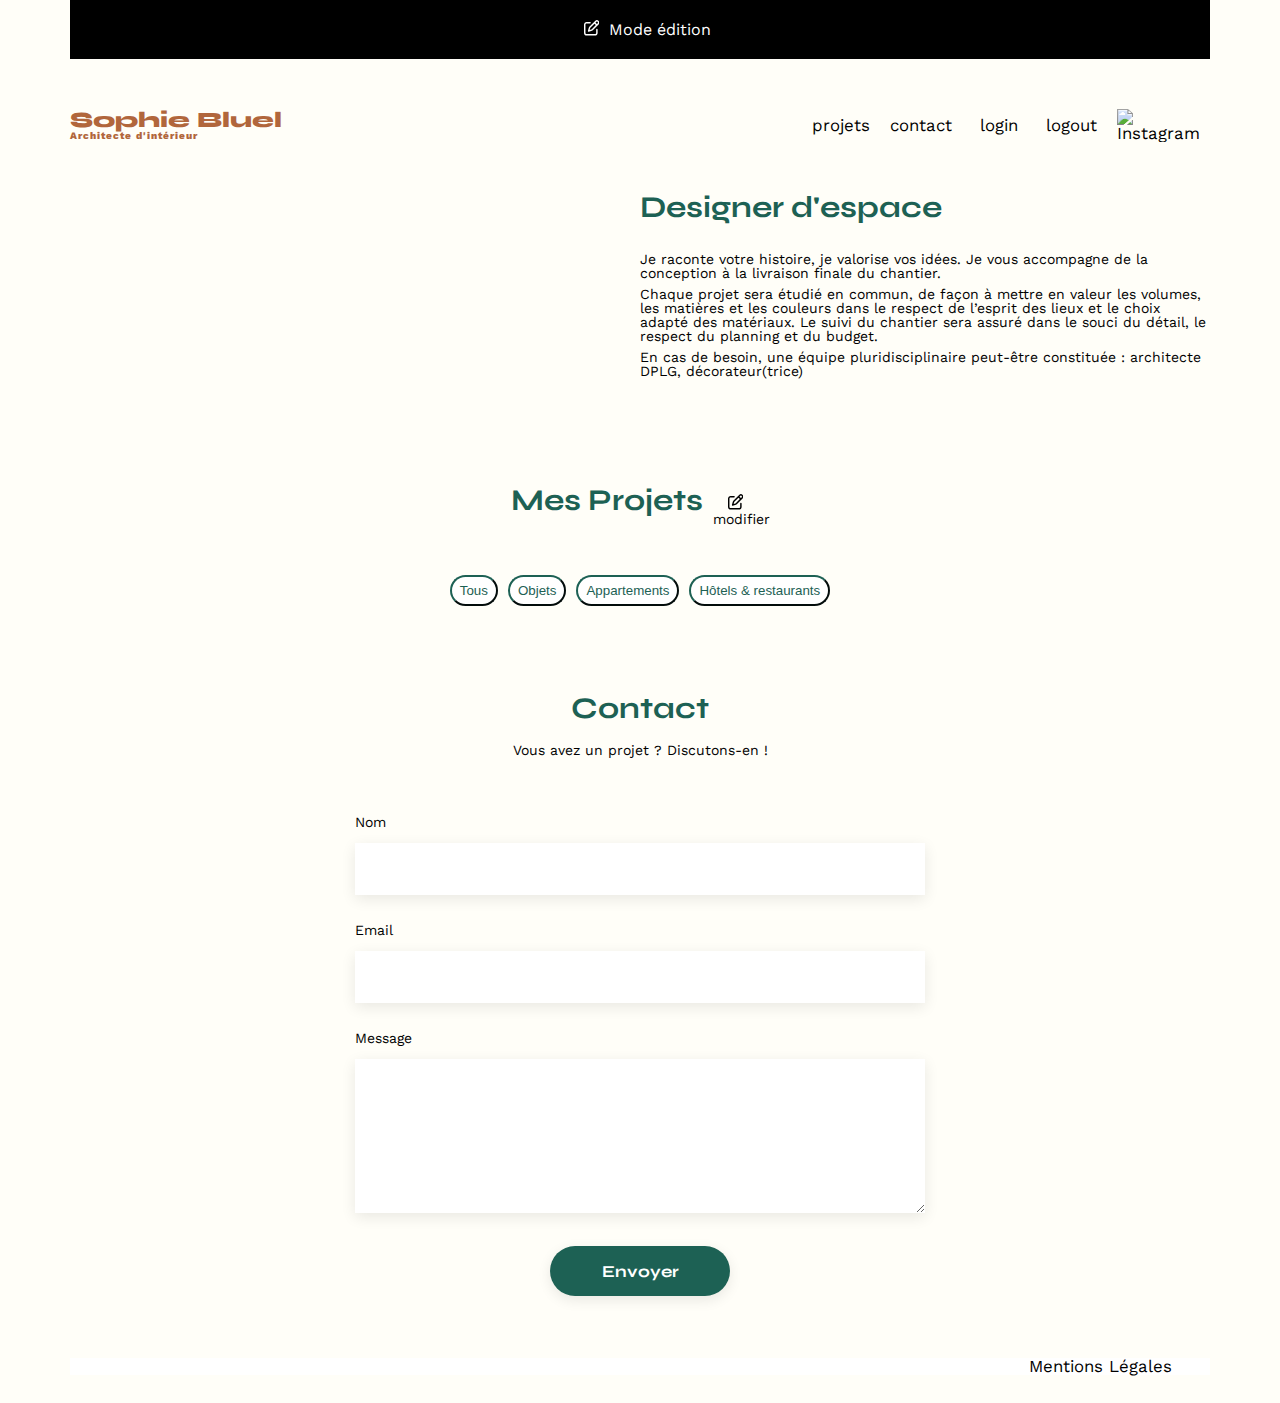
==== FrontEnd/index.html @ e4eeba51 "add class edit" ====
<!DOCTYPE html>
<html lang="fr">

<head>
	<meta charset="UTF-8">
	<title>Sophie Bluel - Architecte d'intérieur</title>
	<meta name="viewport" content="width=device-width, initial-scale=1.0">
	<link rel="preconnect" href="https://fonts.googleapis.com">
	<link rel="preconnect" href="https://fonts.gstatic.com" crossorigin>
	<link href="https://fonts.googleapis.com/css2?family=Syne:wght@700;800&family=Work+Sans&display=swap"
		rel="stylesheet">
	<meta name="description" content="">
	<link rel="stylesheet" href="./assets/style.css">
	<link rel="stylesheet" href="./assets/modale.css">
	<script type="module" src="files.js/index.js" defer></script>
</head>

<body>
	<div class="banner">
		<svg class="edit_button" xmlns="http://www.w3.org/2000/svg"
			viewBox="0 0 512 512"><!--!Font Awesome Free 6.6.0 by @fontawesome - https://fontawesome.com License - https://fontawesome.com/license/free Copyright 2024 Fonticons, Inc.-->
			<path fill="#ffffff"
				d="M441 58.9L453.1 71c9.4 9.4 9.4 24.6 0 33.9L424 134.1 377.9 88 407 58.9c9.4-9.4 24.6-9.4 33.9 0zM209.8 256.2L344 121.9 390.1 168 255.8 302.2c-2.9 2.9-6.5 5-10.4 6.1l-58.5 16.7 16.7-58.5c1.1-3.9 3.2-7.5 6.1-10.4zM373.1 25L175.8 222.2c-8.7 8.7-15 19.4-18.3 31.1l-28.6 100c-2.4 8.4-.1 17.4 6.1 23.6s15.2 8.5 23.6 6.1l100-28.6c11.8-3.4 22.5-9.7 31.1-18.3L487 138.9c28.1-28.1 28.1-73.7 0-101.8L474.9 25C446.8-3.1 401.2-3.1 373.1 25zM88 64C39.4 64 0 103.4 0 152L0 424c0 48.6 39.4 88 88 88l272 0c48.6 0 88-39.4 88-88l0-112c0-13.3-10.7-24-24-24s-24 10.7-24 24l0 112c0 22.1-17.9 40-40 40L88 464c-22.1 0-40-17.9-40-40l0-272c0-22.1 17.9-40 40-40l112 0c13.3 0 24-10.7 24-24s-10.7-24-24-24L88 64z" />
		</svg>
		<p class="banner_title">Mode édition</p>
	</div>
	<header>

		<h1>Sophie Bluel <span>Architecte d'intérieur</span></h1>
		<nav>
			<ul>
				<a href="#">
					<li>projets</li>
				</a>
				<a href="#contact">
					<li>contact</li>
				</a>
				<a id="login" href="login.html">
					<li>login</li>
				</a>
				<a id="logout" href="#">
					<li>logout</li>
				</a>
				<li><img src="./assets/icons/instagram.png" alt="Instagram"></li>
			</ul>
		</nav>
	</header>
	<main>
		<section id="introduction">
			<figure>
				<img src="./assets/images/sophie-bluel.png" alt="">
			</figure>
			<article>
				<h2>Designer d'espace</h2>
				<p>Je raconte votre histoire, je valorise vos idées. Je vous accompagne de la conception à la livraison
					finale du chantier.</p>
				<p>Chaque projet sera étudié en commun, de façon à mettre en valeur les volumes, les matières et les
					couleurs dans le respect de l’esprit des lieux et le choix adapté des matériaux. Le suivi du
					chantier sera assuré dans le souci du détail, le respect du planning et du budget.</p>
				<p>En cas de besoin, une équipe pluridisciplinaire peut-être constituée : architecte DPLG,
					décorateur(trice)</p>
			</article>
		</section>
		<section id="portfolio">
			<div class="edit_mode">
			<h2>Mes Projets</h2>
			<div class="edit">
			<svg class="edit_button" xmlns="http://www.w3.org/2000/svg"
					viewBox="0 0 512 512"><!--!Font Awesome Free 6.6.0 by @fontawesome - https://fontawesome.com License - https://fontawesome.com/license/free Copyright 2024 Fonticons, Inc.-->
					<path
						d="M441 58.9L453.1 71c9.4 9.4 9.4 24.6 0 33.9L424 134.1 377.9 88 407 58.9c9.4-9.4 24.6-9.4 33.9 0zM209.8 256.2L344 121.9 390.1 168 255.8 302.2c-2.9 2.9-6.5 5-10.4 6.1l-58.5 16.7 16.7-58.5c1.1-3.9 3.2-7.5 6.1-10.4zM373.1 25L175.8 222.2c-8.7 8.7-15 19.4-18.3 31.1l-28.6 100c-2.4 8.4-.1 17.4 6.1 23.6s15.2 8.5 23.6 6.1l100-28.6c11.8-3.4 22.5-9.7 31.1-18.3L487 138.9c28.1-28.1 28.1-73.7 0-101.8L474.9 25C446.8-3.1 401.2-3.1 373.1 25zM88 64C39.4 64 0 103.4 0 152L0 424c0 48.6 39.4 88 88 88l272 0c48.6 0 88-39.4 88-88l0-112c0-13.3-10.7-24-24-24s-24 10.7-24 24l0 112c0 22.1-17.9 40-40 40L88 464c-22.1 0-40-17.9-40-40l0-272c0-22.1 17.9-40 40-40l112 0c13.3 0 24-10.7 24-24s-10.7-24-24-24L88 64z" />
				</svg>
				<p>modifier</p>
			</div>
			</div>
			<div class="filter">
				<button class="btn-filter" data-category="all">Tous</button>
				<button class="btn-filter" data-category="1">Objets</button>
				<button class="btn-filter" data-category="2">Appartements</button>
				<button class="btn-filter" data-category="3">Hôtels & restaurants</button>
			</div>
			<div class="gallery">
				<!-- La galerie des travaux sera générée ici -->
			</div>
		</section>

		<section id="contact">
			<h2>Contact</h2>
			<p>Vous avez un projet ? Discutons-en !</p>
			<form action="#" method="post">
				<label for="name">Nom</label>
				<input type="text" name="name" id="name">
				<label for="email">Email</label>
				<input type="email" name="email" id="email">
				<label for="message">Message</label>
				<textarea name="message" id="message" cols="30" rows="10"></textarea>
				<input type="submit" value="Envoyer">
			</form>
		</section>
	</main>

	<section class="modale">
		<svg class="close_button" xmlns="http://www.w3.org/2000/svg"
			viewBox="0 0 384 512"><!--!Font Awesome Free 6.6.0 by @fontawesome - https://fontawesome.com License - https://fontawesome.com/license/free Copyright 2024 Fonticons, Inc.-->
			<path
				d="M342.6 150.6c12.5-12.5 12.5-32.8 0-45.3s-32.8-12.5-45.3 0L192 210.7 86.6 105.4c-12.5-12.5-32.8-12.5-45.3 0s-12.5 32.8 0 45.3L146.7 256 41.4 361.4c-12.5 12.5-12.5 32.8 0 45.3s32.8 12.5 45.3 0L192 301.3 297.4 406.6c12.5 12.5 32.8 12.5 45.3 0s12.5-32.8 0-45.3L237.3 256 342.6 150.6z" />
		</svg>
		<div class="modale_header">
			<h2 class="modale_title">Galerie photo</h2>
		</div>
		<div class="modale_body">

		</div>
		<div class="modale_footer">
			<input type="submit" value="Ajouter une photo">
		</div>
	</section>

	<footer>
		<nav>
			<ul>
				<li>Mentions Légales</li>
			</ul>
		</nav>
	</footer>
</body>

</html>
---- FrontEnd/assets/style.css ----
/* http://meyerweb.com/eric/tools/css/reset/
   v2.0 | 20110126
   License: none (public domain)
*/

html, body, div, span, applet, object, iframe,
h1, h2, h3, h4, h5, h6, p, blockquote, pre,
a, abbr, acronym, address, big, cite, code,
del, dfn, em, img, ins, kbd, q, s, samp,
small, strike, strong, sub, sup, tt, var,
b, u, i, center,
dl, dt, dd, ol, ul, li,
fieldset, form, label, legend,
table, caption, tbody, tfoot, thead, tr, th, td,
article, aside, canvas, details, embed,
figure, figcaption, footer, header, hgroup,
menu, nav, output, ruby, section, summary,
time, mark, audio, video {
	margin: 0;
	padding: 0;
	border: 0;
	font-size: 100%;
	font: inherit;
	vertical-align: baseline;
}
/* HTML5 display-role reset for older browsers */
article, aside, details, figcaption, figure,
footer, header, hgroup, menu, nav, section {
	display: block;
}
body {
	line-height: 1;
}
ol, ul {
	list-style: none;
}
blockquote, q {
	quotes: none;
}
blockquote:before, blockquote:after,
q:before, q:after {
	content: '';
	content: none;
}
table {
	border-collapse: collapse;
	border-spacing: 0;
}
/** end reset css**/
body {
	max-width: 1140px;
	margin:auto;
	font-family: 'Work Sans' ;
	font-size: 14px;
	background-color: #FFFEF8;
}
header {
	display: flex;
	justify-content: space-between;
	margin: 50px 0
}
section {
	margin: 50px 0
}

a {
    text-decoration: none;
    color: black;
}

h1{
	display: flex;
	flex-direction: column;
	font-family: 'Syne';
	font-size: 22px;
	font-weight: 800;
	color: #B1663C
}

h1 > span {
	font-family: 'Work Sans';
	font-size:10px;
	letter-spacing: 0.1em;
;
}

h2{
	font-family: 'Syne';
	font-weight: 700;
	font-size: 30px;
	color: #1D6154
}
nav ul {
	display: flex;
	align-items: center;
	list-style-type: none;

}
nav li {
	padding: 0 10px;
	font-size: 1.2em;
}

li:hover {
	color: #B1663C;
}
#introduction {
	display: flex;
	align-items: center;
}
#introduction figure {
	flex: 1
}
#introduction img {
	display: block;
	margin: auto;
	width: 80%;
}

#introduction article {
	flex: 1
}
#introduction h2 {
	margin-bottom: 1em;
}

#introduction p {
	margin-bottom: 0.5em;
}
#portfolio h2 {
	text-align: center;
	margin-bottom: 1em;
}

.filter {
	display: flex;
	justify-content: center;
	gap: 10px;
	margin-bottom: 2.3rem;
}

.btn-filter {
	color: #1D6154;
	border-radius: 60px;
	padding: 6px 8px 6px 8px;
	border-color: #1D6154;
	background-color: white;
}

.btn-filter:hover {
	border: none;
	color: white;
	background-color: #1D6154;
}

.gallery {
	width: 100%;
	display: grid;
	grid-template-columns: 1fr 1fr 1fr;
	grid-column-gap: 20px;
	grid-row-gap: 20px;
}

.gallery img {
	width: 100%;

}
#contact, #login {
	width: 50%;
margin: auto;
}
#contact, #login > * {
	text-align: center;

}
#contact h2, #login h2{
	margin-bottom: 20px;
}
#contact form, #login form {
	text-align: left;
	margin-top:30px;
	display: flex;
	flex-direction: column;
}

#contact input, #login input {
	height: 50px;
	font-size: 1.2em;
	border: none;
	box-shadow: 0px 4px 14px rgba(0, 0, 0, 0.09);
}
#contact label, #login label {
	margin: 2em 0 1em 0;
}
#contact textarea {
	border: none;
	box-shadow: 0px 4px 14px rgba(0, 0, 0, 0.09);
}

input[type="submit"]{
	font-family: 'Syne';
	font-weight: 700;
	color: white;
	background-color: #1D6154;
	margin : 2em auto ;
	width: 180px;
	text-align: center;
	border-radius: 60px ;
}
/******LOGIN********/
.forgetPassword {
	text-decoration: underline;
}

.inactive{
	display: none;	
}

.active{
	display: flex;
}

/******FOOTER *******/
footer nav ul {
	display: flex;
	justify-content: flex-end;
	margin: 2em
}

footer {
	background-color: white;
}
---- FrontEnd/assets/modale.css ----
.modale {
    position: fixed;
    top: 50%;
    left: 50%;
    transform: translate(-50%, -50%);
    width: 630px;
    height: 688px;
    background-color: white;
    border-radius: 10px;
    display: none;
}

.modale_title {
    display: flex;
    justify-content: center;
    color: #000;
    text-align: center;
    font-family: "Work Sans";
    font-size: 26px;
    font-style: normal;
    font-weight: 400;
    line-height: normal;
}

.banner {
    display: flex;
    justify-content: center;
    background-color: #000;
    color: white;
    padding: 20px;
    gap: 10px;
}

.banner_title {
    color: #FFF;
    text-align: center;
    font-family: "Work Sans";
    font-size: 16px;
    font-style: normal;
    font-weight: 400;
    line-height: normal;
}

.edit_mode {
    display: flex;
    justify-content: center;
    align-items: baseline;
    margin-bottom: 30px;
    margin-top: 100px;
    gap: 10px;
}

.edit_button {
    width: 15.58px;
    height: 15.58px;
    margin-left: 15px;
}

.close_button {
    width: 24px;
    height: 24px;
    position: absolute;
    right: 20px;
    top: 20px;

}

input[type="submit"] {
    font-family: 'Syne';
    font-weight: 700;
    color: white;
    background-color: #1D6154;
    margin: 2em auto;
    width: 180px;
    text-align: center;
    border-radius: 60px;
}

.modale_footer {
    display: flex;
}
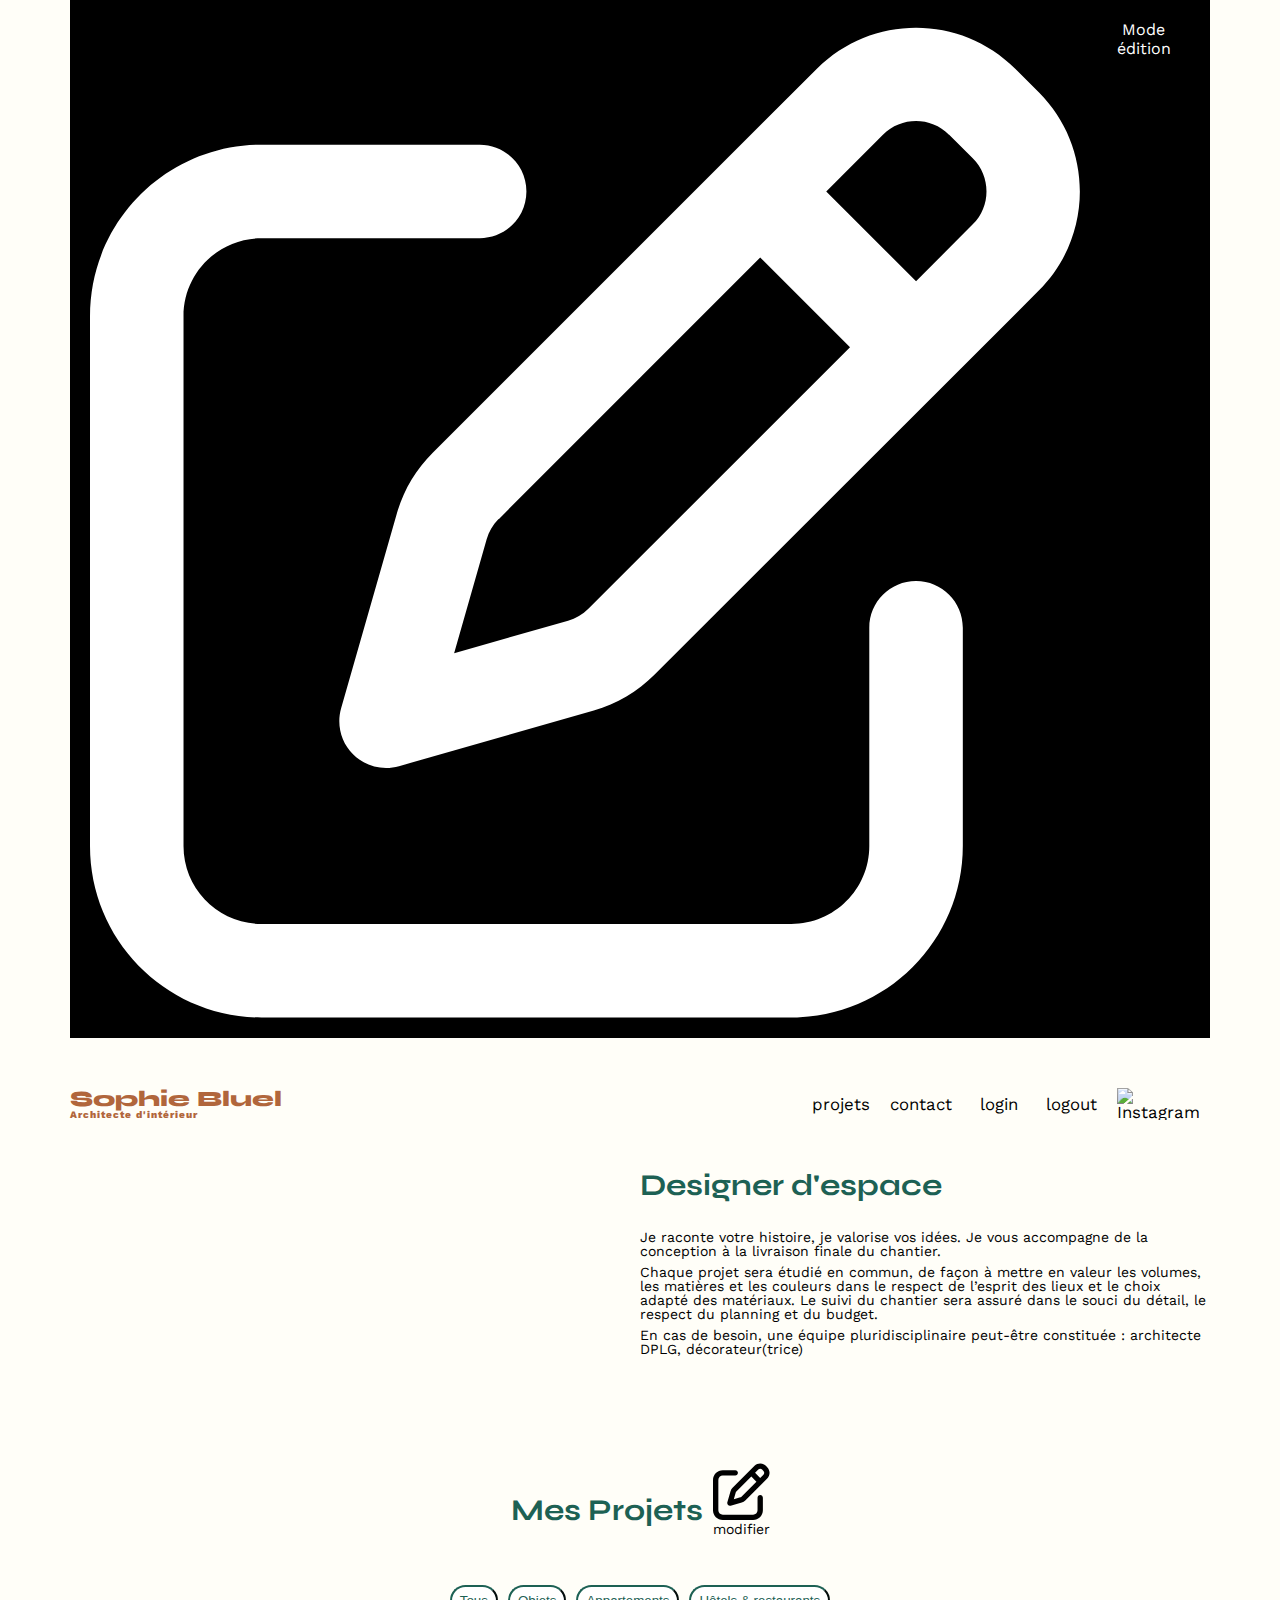
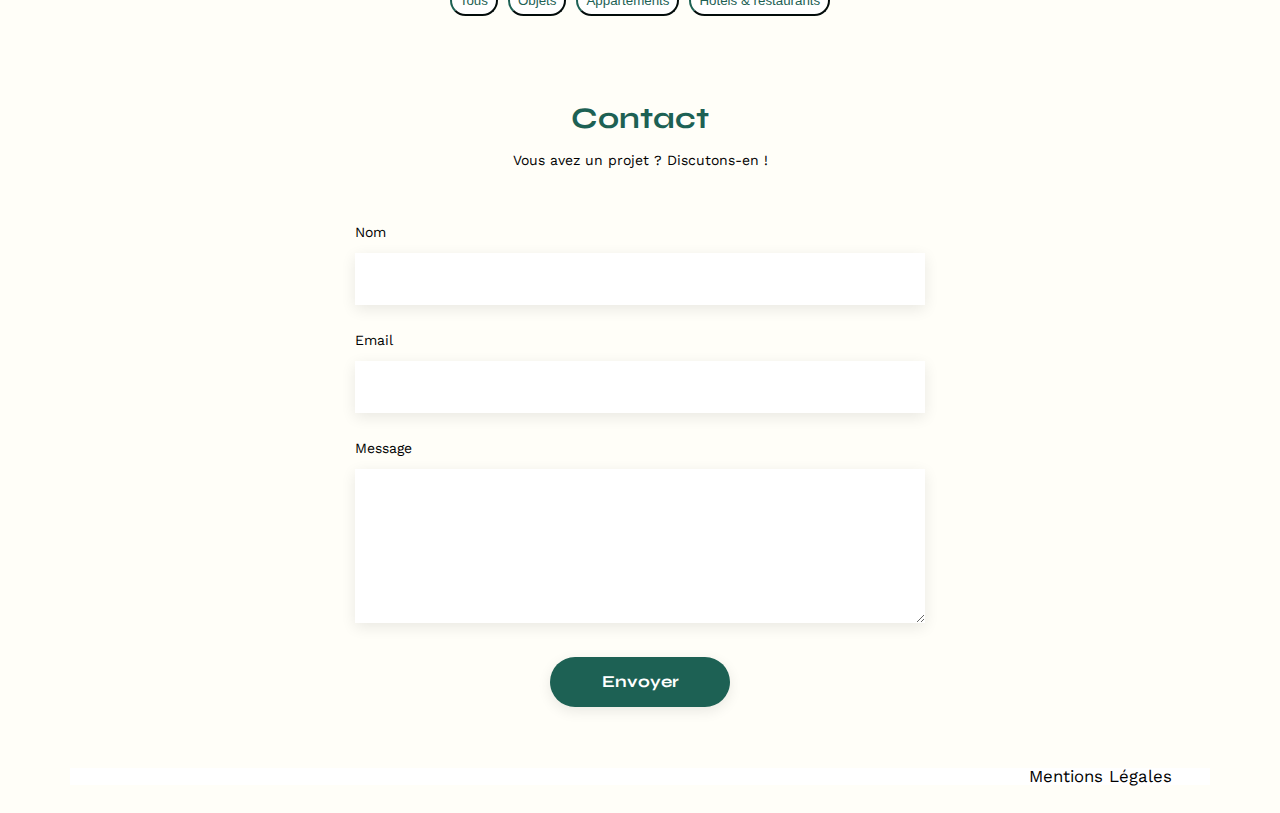
==== commit b7bbe8a4: "edit class svg" ====
--- a/FrontEnd/index.html
+++ b/FrontEnd/index.html
@@ -17,7 +17,7 @@
 
 <body>
 	<div class="banner">
-		<svg class="edit_button" xmlns="http://www.w3.org/2000/svg"
+		<svg class="edit_logo" xmlns="http://www.w3.org/2000/svg"
 			viewBox="0 0 512 512"><!--!Font Awesome Free 6.6.0 by @fontawesome - https://fontawesome.com License - https://fontawesome.com/license/free Copyright 2024 Fonticons, Inc.-->
 			<path fill="#ffffff"
 				d="M441 58.9L453.1 71c9.4 9.4 9.4 24.6 0 33.9L424 134.1 377.9 88 407 58.9c9.4-9.4 24.6-9.4 33.9 0zM209.8 256.2L344 121.9 390.1 168 255.8 302.2c-2.9 2.9-6.5 5-10.4 6.1l-58.5 16.7 16.7-58.5c1.1-3.9 3.2-7.5 6.1-10.4zM373.1 25L175.8 222.2c-8.7 8.7-15 19.4-18.3 31.1l-28.6 100c-2.4 8.4-.1 17.4 6.1 23.6s15.2 8.5 23.6 6.1l100-28.6c11.8-3.4 22.5-9.7 31.1-18.3L487 138.9c28.1-28.1 28.1-73.7 0-101.8L474.9 25C446.8-3.1 401.2-3.1 373.1 25zM88 64C39.4 64 0 103.4 0 152L0 424c0 48.6 39.4 88 88 88l272 0c48.6 0 88-39.4 88-88l0-112c0-13.3-10.7-24-24-24s-24 10.7-24 24l0 112c0 22.1-17.9 40-40 40L88 464c-22.1 0-40-17.9-40-40l0-272c0-22.1 17.9-40 40-40l112 0c13.3 0 24-10.7 24-24s-10.7-24-24-24L88 64z" />
@@ -65,7 +65,7 @@
 			<div class="edit_mode">
 			<h2>Mes Projets</h2>
 			<div class="edit">
-			<svg class="edit_button" xmlns="http://www.w3.org/2000/svg"
+			<svg class="edit_logo" xmlns="http://www.w3.org/2000/svg"
 					viewBox="0 0 512 512"><!--!Font Awesome Free 6.6.0 by @fontawesome - https://fontawesome.com License - https://fontawesome.com/license/free Copyright 2024 Fonticons, Inc.-->
 					<path
 						d="M441 58.9L453.1 71c9.4 9.4 9.4 24.6 0 33.9L424 134.1 377.9 88 407 58.9c9.4-9.4 24.6-9.4 33.9 0zM209.8 256.2L344 121.9 390.1 168 255.8 302.2c-2.9 2.9-6.5 5-10.4 6.1l-58.5 16.7 16.7-58.5c1.1-3.9 3.2-7.5 6.1-10.4zM373.1 25L175.8 222.2c-8.7 8.7-15 19.4-18.3 31.1l-28.6 100c-2.4 8.4-.1 17.4 6.1 23.6s15.2 8.5 23.6 6.1l100-28.6c11.8-3.4 22.5-9.7 31.1-18.3L487 138.9c28.1-28.1 28.1-73.7 0-101.8L474.9 25C446.8-3.1 401.2-3.1 373.1 25zM88 64C39.4 64 0 103.4 0 152L0 424c0 48.6 39.4 88 88 88l272 0c48.6 0 88-39.4 88-88l0-112c0-13.3-10.7-24-24-24s-24 10.7-24 24l0 112c0 22.1-17.9 40-40 40L88 464c-22.1 0-40-17.9-40-40l0-272c0-22.1 17.9-40 40-40l112 0c13.3 0 24-10.7 24-24s-10.7-24-24-24L88 64z" />
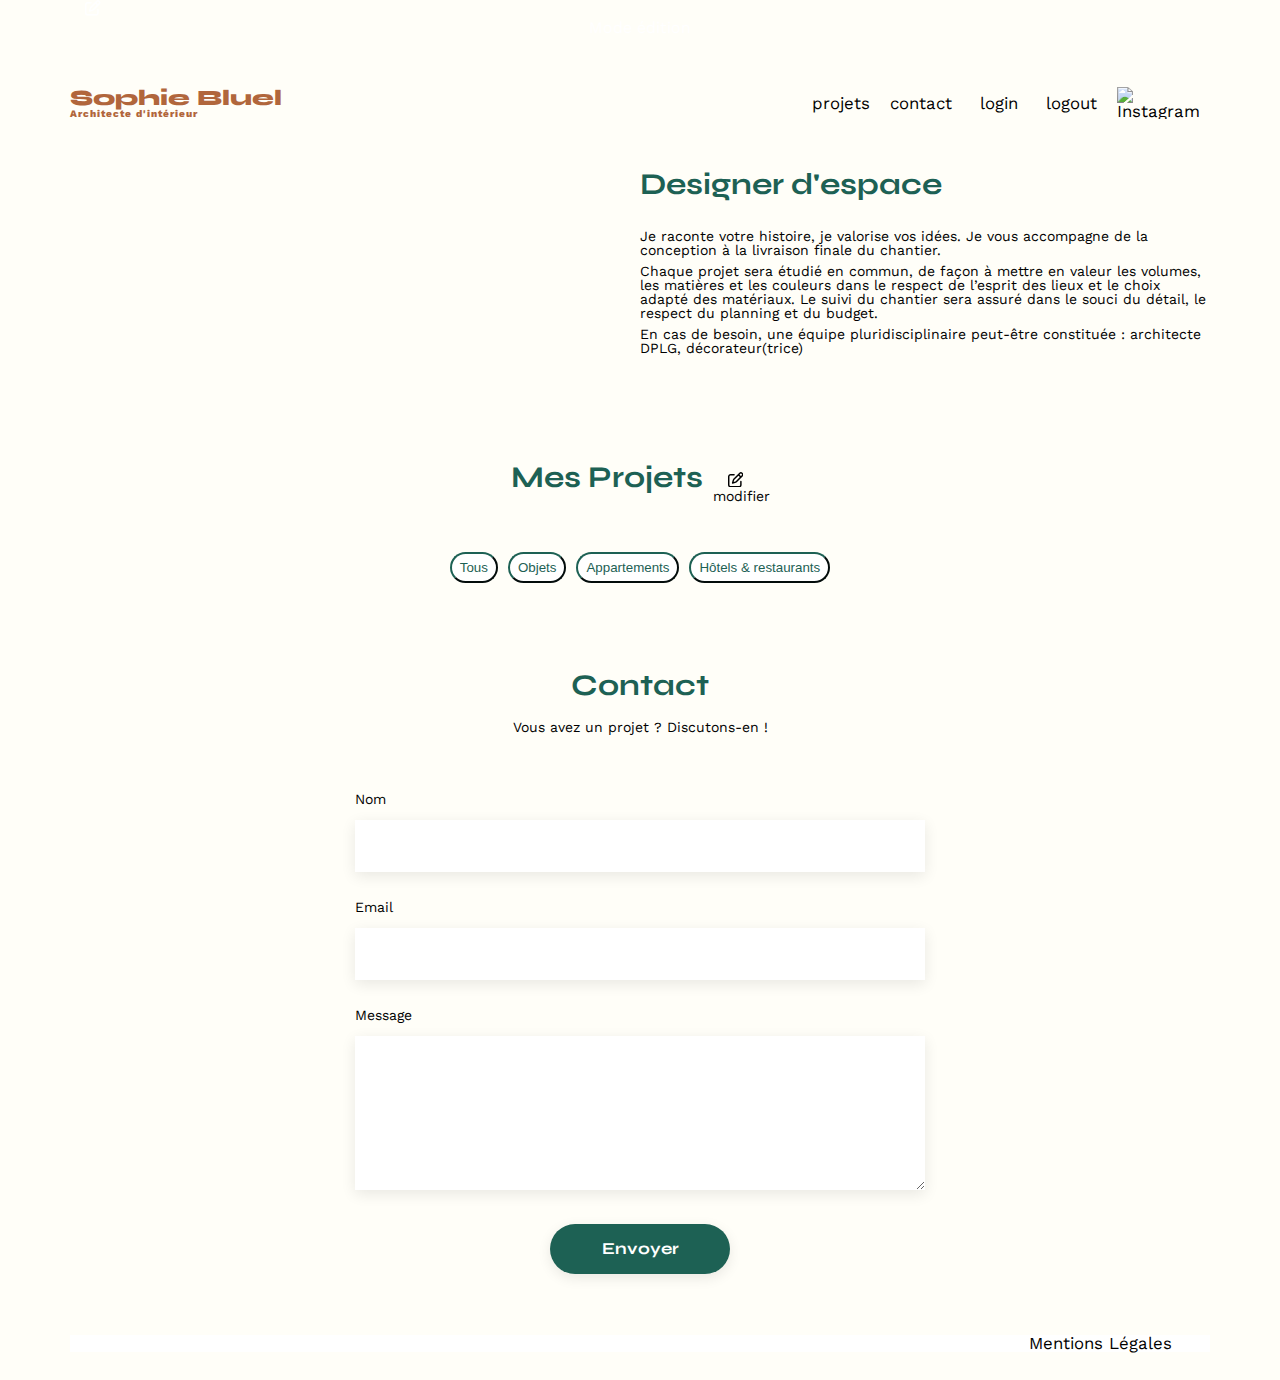
==== commit 6b3cc0a6: "add separation line in modale" ====
--- a/FrontEnd/index.html
+++ b/FrontEnd/index.html
@@ -111,6 +111,7 @@
 		<div class="modale_body">
 
 		</div>
+		<hr>
 		<div class="modale_footer">
 			<input type="submit" value="Ajouter une photo">
 		</div>
--- a/FrontEnd/assets/modale.css
+++ b/FrontEnd/assets/modale.css
@@ -1,28 +1,5 @@
-.modale {
-    position: fixed;
-    top: 50%;
-    left: 50%;
-    transform: translate(-50%, -50%);
-    width: 630px;
-    height: 688px;
-    background-color: white;
-    border-radius: 10px;
-    display: none;
-}
 
-.modale_title {
-    display: flex;
-    justify-content: center;
-    color: #000;
-    text-align: center;
-    font-family: "Work Sans";
-    font-size: 26px;
-    font-style: normal;
-    font-weight: 400;
-    line-height: normal;
-}
-
-.banner {
+#banner {
     display: flex;
     justify-content: center;
     background-color: #000;
@@ -50,7 +27,7 @@
     gap: 10px;
 }
 
-.edit_button {
+.edit_logo {
     width: 15.58px;
     height: 15.58px;
     margin-left: 15px;
@@ -65,6 +42,79 @@
 
 }
 
+
+.modale {
+    position: fixed;
+    top: 50%;
+    left: 50%;
+    transform: translate(-50%, -50%);
+    width: 630px;
+    height: 688px;
+    background-color: red;
+    border-radius: 10px;
+    display: none;
+
+}
+.modale.active {
+    display: block;
+}
+
+.modale.inactive {
+    display: none;
+}
+
+.modale_title {
+    display: flex;
+    justify-content: center;
+    color: #000;
+    text-align: center;
+    font-family: "Work Sans";
+    font-size: 26px;
+    font-style: normal;
+    font-weight: 400;
+    line-height: normal;
+    padding-top: 3.5rem;
+    padding-bottom: 2rem;
+}
+
+.modale_body{
+    display: flex;
+    flex-wrap: wrap;
+    justify-content: center;
+}
+
+.modale_body article {
+    display: flex;
+    flex-basis: calc(20% - 20px); /* Prend 20% de la ligne (5 images par ligne) moins l'espacement */
+    padding-bottom: 35px;
+}
+
+.modale_body img {
+    width: 78.879px;
+    height: 105.34px;
+    object-fit: cover; 
+}
+
+.modale_footer input{
+    display: flex;
+
+}
+
+.modale_body .svg-overlay {
+    position: relative;
+    right: 19px;
+    top: 8px;
+    z-index: 999;
+
+}
+.modale_body .svg-overlay-background {
+    position: relative;
+    top: 5px;
+    right: 32px;
+    fill: black;
+
+}
+
 input[type="submit"] {
     font-family: 'Syne';
     font-weight: 700;
@@ -75,7 +125,3 @@
     text-align: center;
     border-radius: 60px;
 }
-
-.modale_footer {
-    display: flex;
-}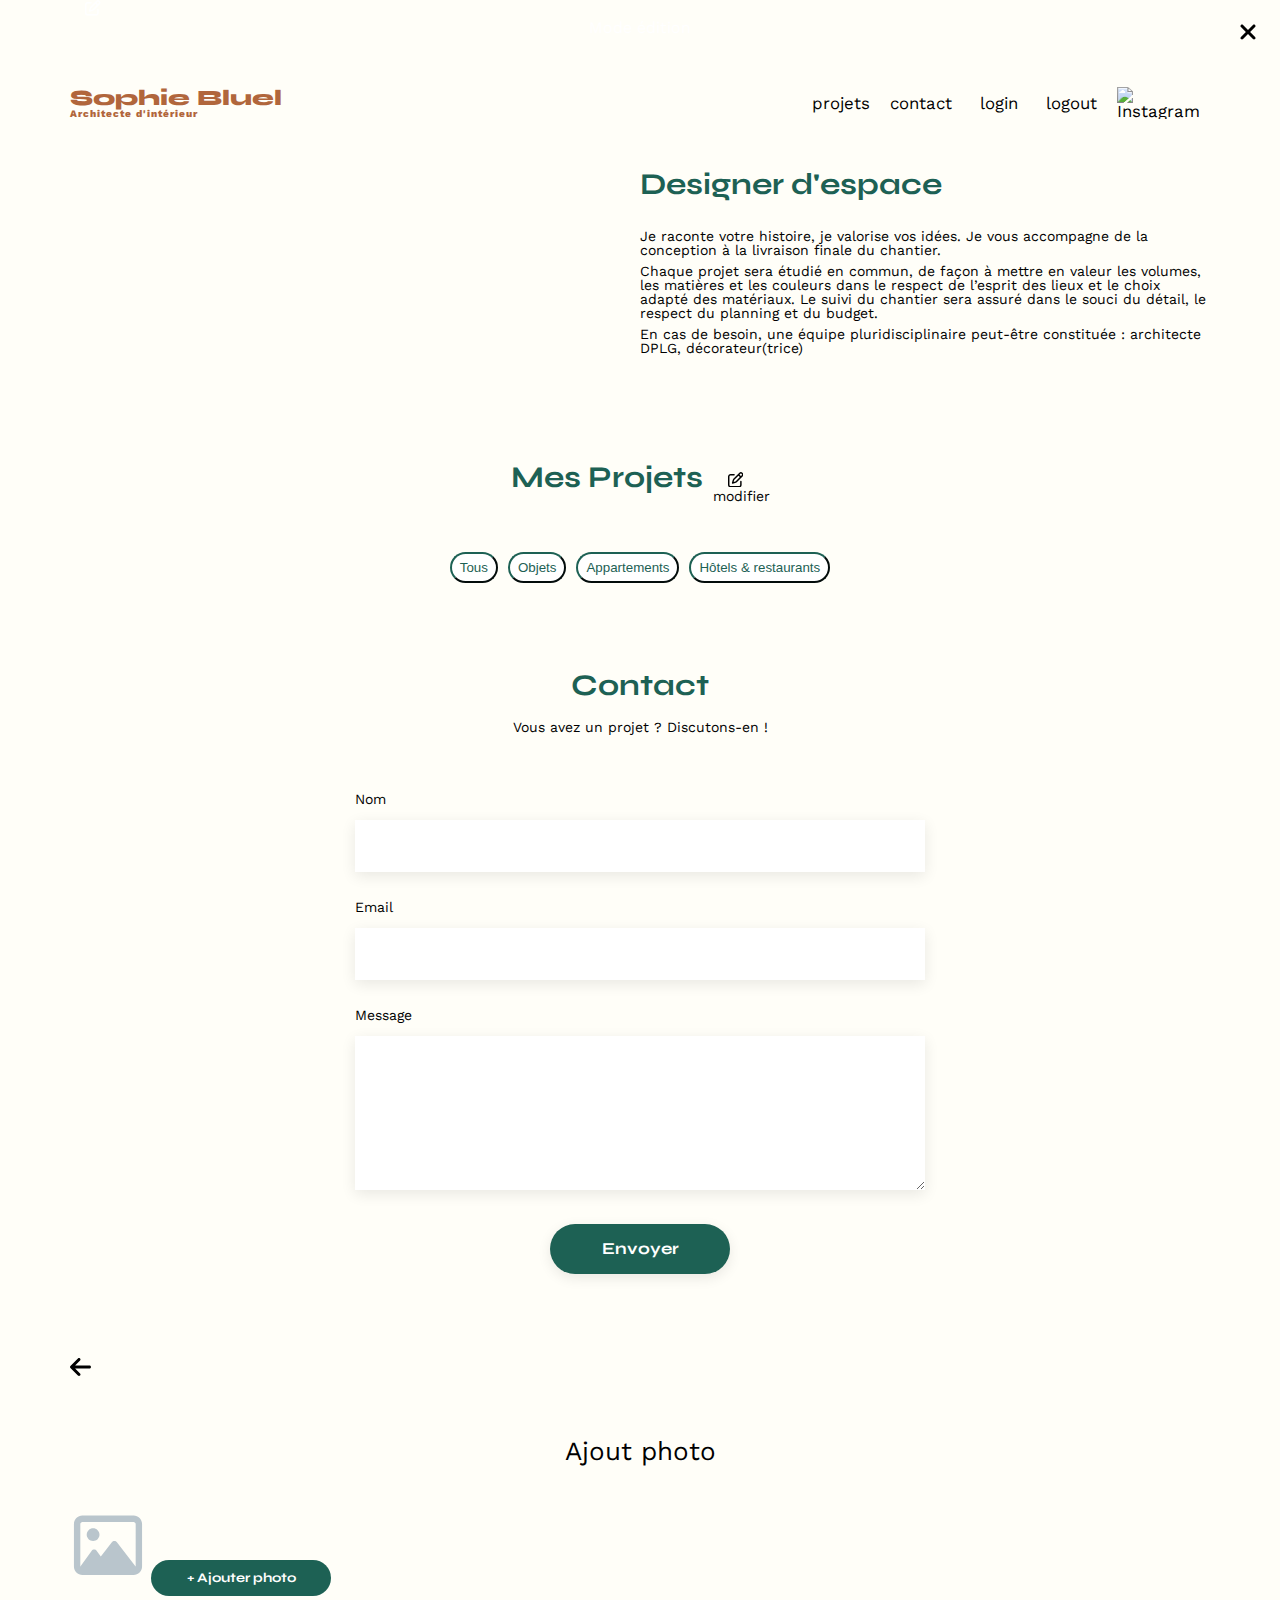
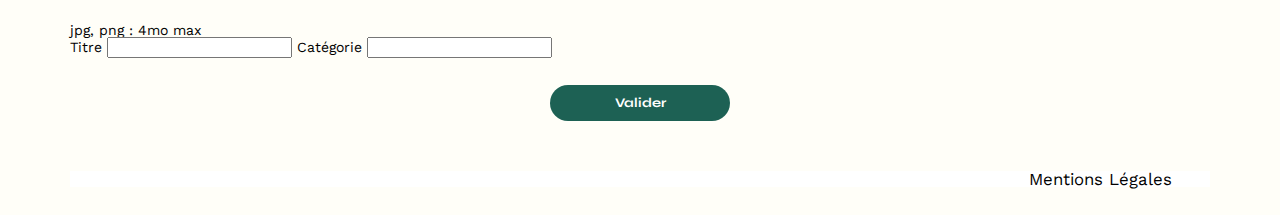
==== commit 9b0f0689: "add 2nd modale" ====
--- a/FrontEnd/index.html
+++ b/FrontEnd/index.html
@@ -109,11 +109,45 @@
 			<h2 class="modale_title">Galerie photo</h2>
 		</div>
 		<div class="modale_body">
-
+			
 		</div>
-		<hr>
+		<div class="line"></div>
 		<div class="modale_footer">
 			<input type="submit" value="Ajouter une photo">
+		</div>
+	</section>
+	<section class="modale_second">
+		<svg class="close_button" xmlns="http://www.w3.org/2000/svg"
+			viewBox="0 0 384 512"><!--!Font Awesome Free 6.6.0 by @fontawesome - https://fontawesome.com License - https://fontawesome.com/license/free Copyright 2024 Fonticons, Inc.-->
+			<path
+				d="M342.6 150.6c12.5-12.5 12.5-32.8 0-45.3s-32.8-12.5-45.3 0L192 210.7 86.6 105.4c-12.5-12.5-32.8-12.5-45.3 0s-12.5 32.8 0 45.3L146.7 256 41.4 361.4c-12.5 12.5-12.5 32.8 0 45.3s32.8 12.5 45.3 0L192 301.3 297.4 406.6c12.5 12.5 32.8 12.5 45.3 0s12.5-32.8 0-45.3L237.3 256 342.6 150.6z" />
+		</svg>
+		<svg class="arrow" xmlns="http://www.w3.org/2000/svg" width="21" height="21" viewBox="0 0 21 21" fill="none">
+			<path d="M0.439478 8.94458C-0.146493 9.53055 -0.146493 10.4822 0.439478 11.0681L7.9399 18.5686C8.52587 19.1545 9.47748 19.1545 10.0635 18.5686C10.6494 17.9826 10.6494 17.031 10.0635 16.445L5.11786 11.5041H19.4999C20.3297 11.5041 21 10.8338 21 10.004C21 9.17428 20.3297 8.50393 19.4999 8.50393H5.12255L10.0588 3.56303C10.6447 2.97706 10.6447 2.02545 10.0588 1.43948C9.47279 0.853507 8.52118 0.853507 7.93521 1.43948L0.43479 8.9399L0.439478 8.94458Z" fill="black"/>
+		  </svg>
+		<div class="modale_header">
+			<h2 class="modale_title">Ajout photo</h2>
+		</div>
+		<div class="modale_body_second">
+			<div class="square_picture">
+				<svg class="logo_picture" xmlns="http://www.w3.org/2000/svg" width="76" height="76" viewBox="0 0 76 76" fill="none">
+					<path d="M63.5517 15.8879C64.7228 15.8879 65.681 16.8461 65.681 18.0172V60.5768L65.0156 59.7118L46.9165 36.2894C46.3176 35.5042 45.3727 35.0517 44.3879 35.0517C43.4031 35.0517 42.4715 35.5042 41.8594 36.2894L30.8136 50.5824L26.7546 44.8998C26.1557 44.0614 25.1975 43.569 24.1595 43.569C23.1214 43.569 22.1632 44.0614 21.5644 44.9131L10.9178 59.8183L10.319 60.6434V60.6034V18.0172C10.319 16.8461 11.2772 15.8879 12.4483 15.8879H63.5517ZM12.4483 9.5C7.75048 9.5 3.93103 13.3195 3.93103 18.0172V60.6034C3.93103 65.3012 7.75048 69.1207 12.4483 69.1207H63.5517C68.2495 69.1207 72.069 65.3012 72.069 60.6034V18.0172C72.069 13.3195 68.2495 9.5 63.5517 9.5H12.4483ZM23.0948 35.0517C23.9337 35.0517 24.7644 34.8865 25.5394 34.5655C26.3144 34.2444 27.0186 33.7739 27.6118 33.1807C28.2049 32.5876 28.6755 31.8834 28.9965 31.1083C29.3175 30.3333 29.4828 29.5027 29.4828 28.6638C29.4828 27.8249 29.3175 26.9943 28.9965 26.2192C28.6755 25.4442 28.2049 24.74 27.6118 24.1468C27.0186 23.5537 26.3144 23.0831 25.5394 22.7621C24.7644 22.4411 23.9337 22.2759 23.0948 22.2759C22.2559 22.2759 21.4253 22.4411 20.6503 22.7621C19.8752 23.0831 19.171 23.5537 18.5779 24.1468C17.9847 24.74 17.5142 25.4442 17.1931 26.2192C16.8721 26.9943 16.7069 27.8249 16.7069 28.6638C16.7069 29.5027 16.8721 30.3333 17.1931 31.1083C17.5142 31.8834 17.9847 32.5876 18.5779 33.1807C19.171 33.7739 19.8752 34.2444 20.6503 34.5655C21.4253 34.8865 22.2559 35.0517 23.0948 35.0517Z" fill="#B9C5CC"/>
+				  </svg>
+				  <input type="submit" value="+ Ajouter photo">
+				  <p class="type_picture">jpg, png : 4mo max</p>
+			</div>
+			<div class="info_picture">
+			<form action="#" method="post"></form>
+				<label for="title">Titre</label>
+				<input type="text" name="title" id="title">
+				<label for="categorie">Catégorie</label>
+				<input name="categorie" id="categorie">
+			</form>
+		</div>
+		</div>
+		<div class="line"></div>
+		<div class="modale_footer">
+			<input type="submit" value="Valider">
 		</div>
 	</section>
 
--- a/FrontEnd/assets/modale.css
+++ b/FrontEnd/assets/modale.css
@@ -45,18 +45,19 @@
 
 .modale {
     position: fixed;
-    top: 50%;
+    top: 43%;
     left: 50%;
     transform: translate(-50%, -50%);
     width: 630px;
     height: 688px;
-    background-color: red;
+    background-color: white;
     border-radius: 10px;
     display: none;
 
 }
 .modale.active {
     display: block;
+    
 }
 
 .modale.inactive {
@@ -74,7 +75,7 @@
     font-weight: 400;
     line-height: normal;
     padding-top: 3.5rem;
-    padding-bottom: 2rem;
+    padding-bottom: 2.5rem;
 }
 
 .modale_body{
@@ -121,7 +122,15 @@
     color: white;
     background-color: #1D6154;
     margin: 2em auto;
+    padding: 10px;
     width: 180px;
     text-align: center;
     border-radius: 60px;
+    border: none;
 }
+hr {
+    width: 70%;
+    border-color: #B3B3B3;
+    margin-top: 30px;
+    margin-bottom: 39px;
+}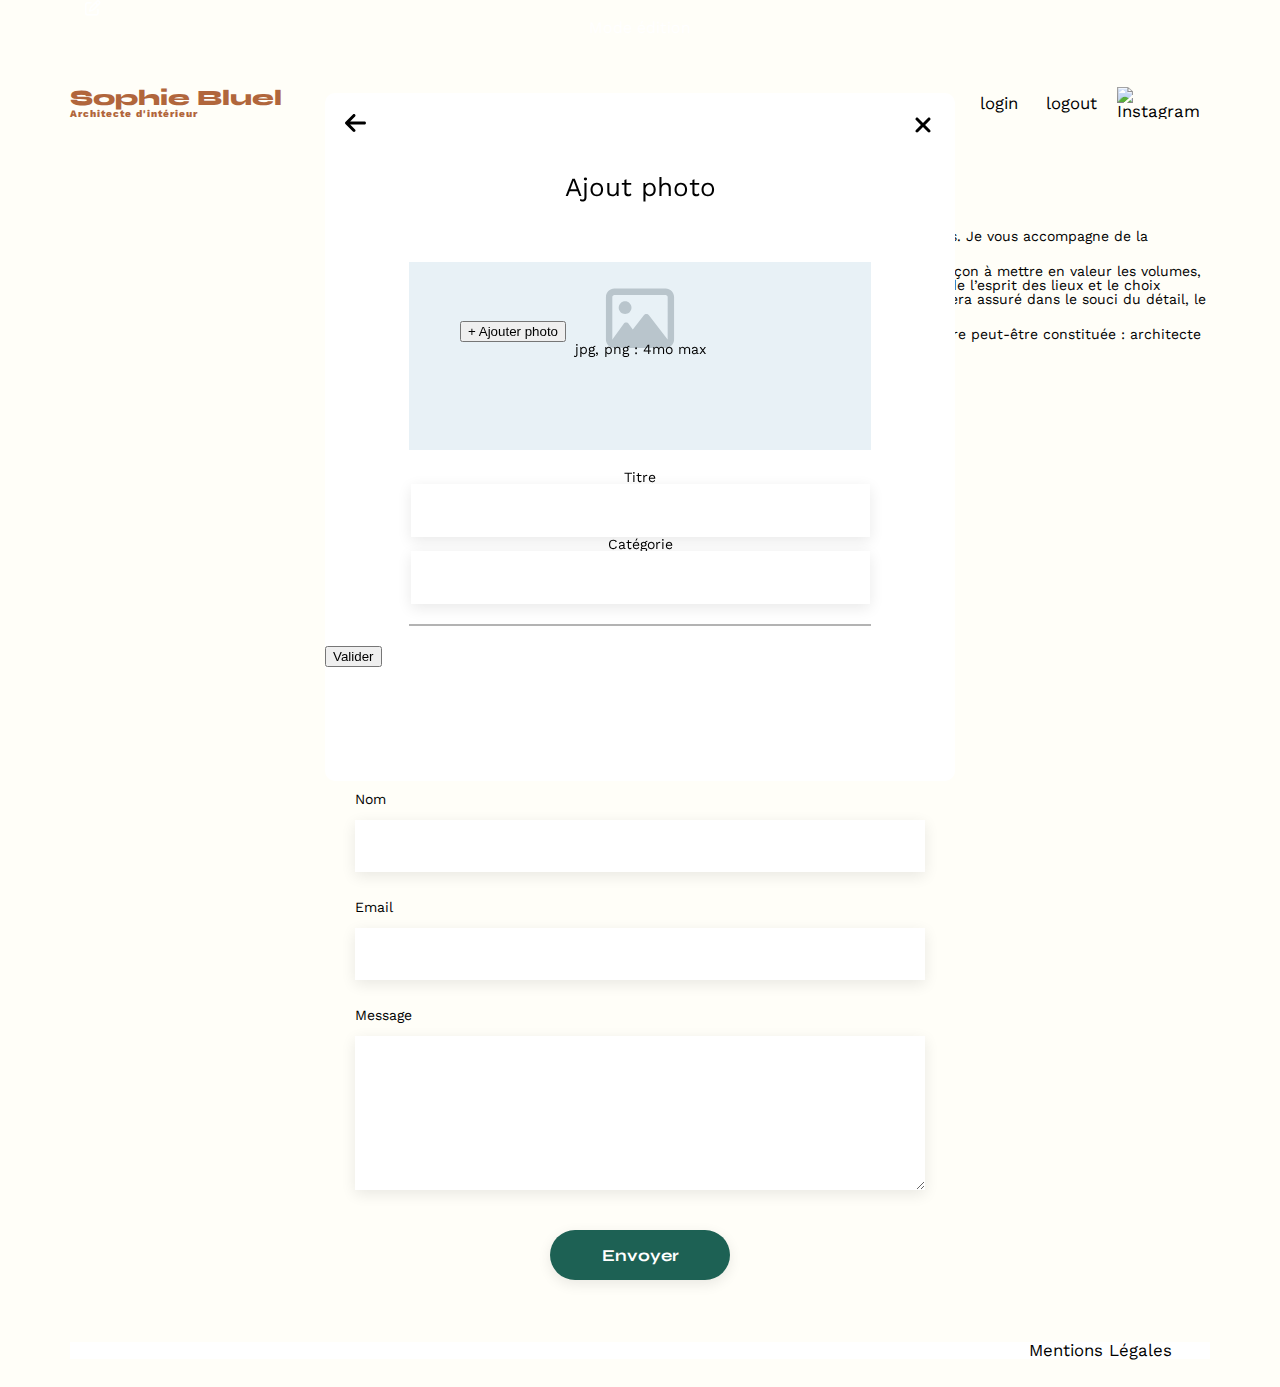
==== commit ba5d0ecb: "fix error class" ====
--- a/FrontEnd/index.html
+++ b/FrontEnd/index.html
@@ -98,8 +98,8 @@
 			</form>
 		</section>
 	</main>
-
-	<section class="modale">
+<section class="overlay inactive"></section>
+	<section class="modale inactive">
 		<svg class="close_button" xmlns="http://www.w3.org/2000/svg"
 			viewBox="0 0 384 512"><!--!Font Awesome Free 6.6.0 by @fontawesome - https://fontawesome.com License - https://fontawesome.com/license/free Copyright 2024 Fonticons, Inc.-->
 			<path
@@ -133,7 +133,7 @@
 				<svg class="logo_picture" xmlns="http://www.w3.org/2000/svg" width="76" height="76" viewBox="0 0 76 76" fill="none">
 					<path d="M63.5517 15.8879C64.7228 15.8879 65.681 16.8461 65.681 18.0172V60.5768L65.0156 59.7118L46.9165 36.2894C46.3176 35.5042 45.3727 35.0517 44.3879 35.0517C43.4031 35.0517 42.4715 35.5042 41.8594 36.2894L30.8136 50.5824L26.7546 44.8998C26.1557 44.0614 25.1975 43.569 24.1595 43.569C23.1214 43.569 22.1632 44.0614 21.5644 44.9131L10.9178 59.8183L10.319 60.6434V60.6034V18.0172C10.319 16.8461 11.2772 15.8879 12.4483 15.8879H63.5517ZM12.4483 9.5C7.75048 9.5 3.93103 13.3195 3.93103 18.0172V60.6034C3.93103 65.3012 7.75048 69.1207 12.4483 69.1207H63.5517C68.2495 69.1207 72.069 65.3012 72.069 60.6034V18.0172C72.069 13.3195 68.2495 9.5 63.5517 9.5H12.4483ZM23.0948 35.0517C23.9337 35.0517 24.7644 34.8865 25.5394 34.5655C26.3144 34.2444 27.0186 33.7739 27.6118 33.1807C28.2049 32.5876 28.6755 31.8834 28.9965 31.1083C29.3175 30.3333 29.4828 29.5027 29.4828 28.6638C29.4828 27.8249 29.3175 26.9943 28.9965 26.2192C28.6755 25.4442 28.2049 24.74 27.6118 24.1468C27.0186 23.5537 26.3144 23.0831 25.5394 22.7621C24.7644 22.4411 23.9337 22.2759 23.0948 22.2759C22.2559 22.2759 21.4253 22.4411 20.6503 22.7621C19.8752 23.0831 19.171 23.5537 18.5779 24.1468C17.9847 24.74 17.5142 25.4442 17.1931 26.2192C16.8721 26.9943 16.7069 27.8249 16.7069 28.6638C16.7069 29.5027 16.8721 30.3333 17.1931 31.1083C17.5142 31.8834 17.9847 32.5876 18.5779 33.1807C19.171 33.7739 19.8752 34.2444 20.6503 34.5655C21.4253 34.8865 22.2559 35.0517 23.0948 35.0517Z" fill="#B9C5CC"/>
 				  </svg>
-				  <input type="submit" value="+ Ajouter photo">
+				  <input class="add_picture" type="button"  value="+ Ajouter photo">
 				  <p class="type_picture">jpg, png : 4mo max</p>
 			</div>
 			<div class="info_picture">
@@ -147,7 +147,7 @@
 		</div>
 		<div class="line"></div>
 		<div class="modale_footer">
-			<input type="submit" value="Valider">
+			<input class="validate" type="button" value="Valider">
 		</div>
 	</section>
 
--- a/FrontEnd/assets/modale.css
+++ b/FrontEnd/assets/modale.css
@@ -43,7 +43,8 @@
 }
 
 
-.modale {
+.modale,
+.modale_second {
     position: fixed;
     top: 43%;
     left: 50%;
@@ -52,9 +53,9 @@
     height: 688px;
     background-color: white;
     border-radius: 10px;
-    display: none;
 
 }
+
 .modale.active {
     display: block;
     
@@ -127,10 +128,53 @@
     text-align: center;
     border-radius: 60px;
     border: none;
+    margin-top: 40px
 }
-hr {
-    width: 70%;
-    border-color: #B3B3B3;
-    margin-top: 30px;
-    margin-bottom: 39px;
-}+
+#title,
+#categorie {
+    width: 455px;
+height: 51px;
+background: #FFF;
+box-shadow: 0px 4px 14px 0px rgba(0, 0, 0, 0.09);
+border: none;
+}
+
+.line {
+    width: 73%;
+    border: 1px solid #B3B3B3;
+    margin-top: 40px;
+    margin: 20px auto;
+}
+
+.arrow {
+    position: relative;
+    top: 20px;
+    left: 20px;
+}
+.square_picture {
+    border: 1px solid #E8F1F6;
+    padding: 50px;
+    background-color: #E8F1F6;
+    width: 360px;
+    height: 86px;
+    margin: 20px auto;
+
+}
+
+.logo_picture {
+    display: flex;
+    margin: -34px auto;
+}
+
+.info_picture {
+    display: flex;
+    flex-direction: column;
+    justify-content: center;
+    align-items: center;
+}
+
+.type_picture {
+    display: flex;
+    justify-content: center;
+}
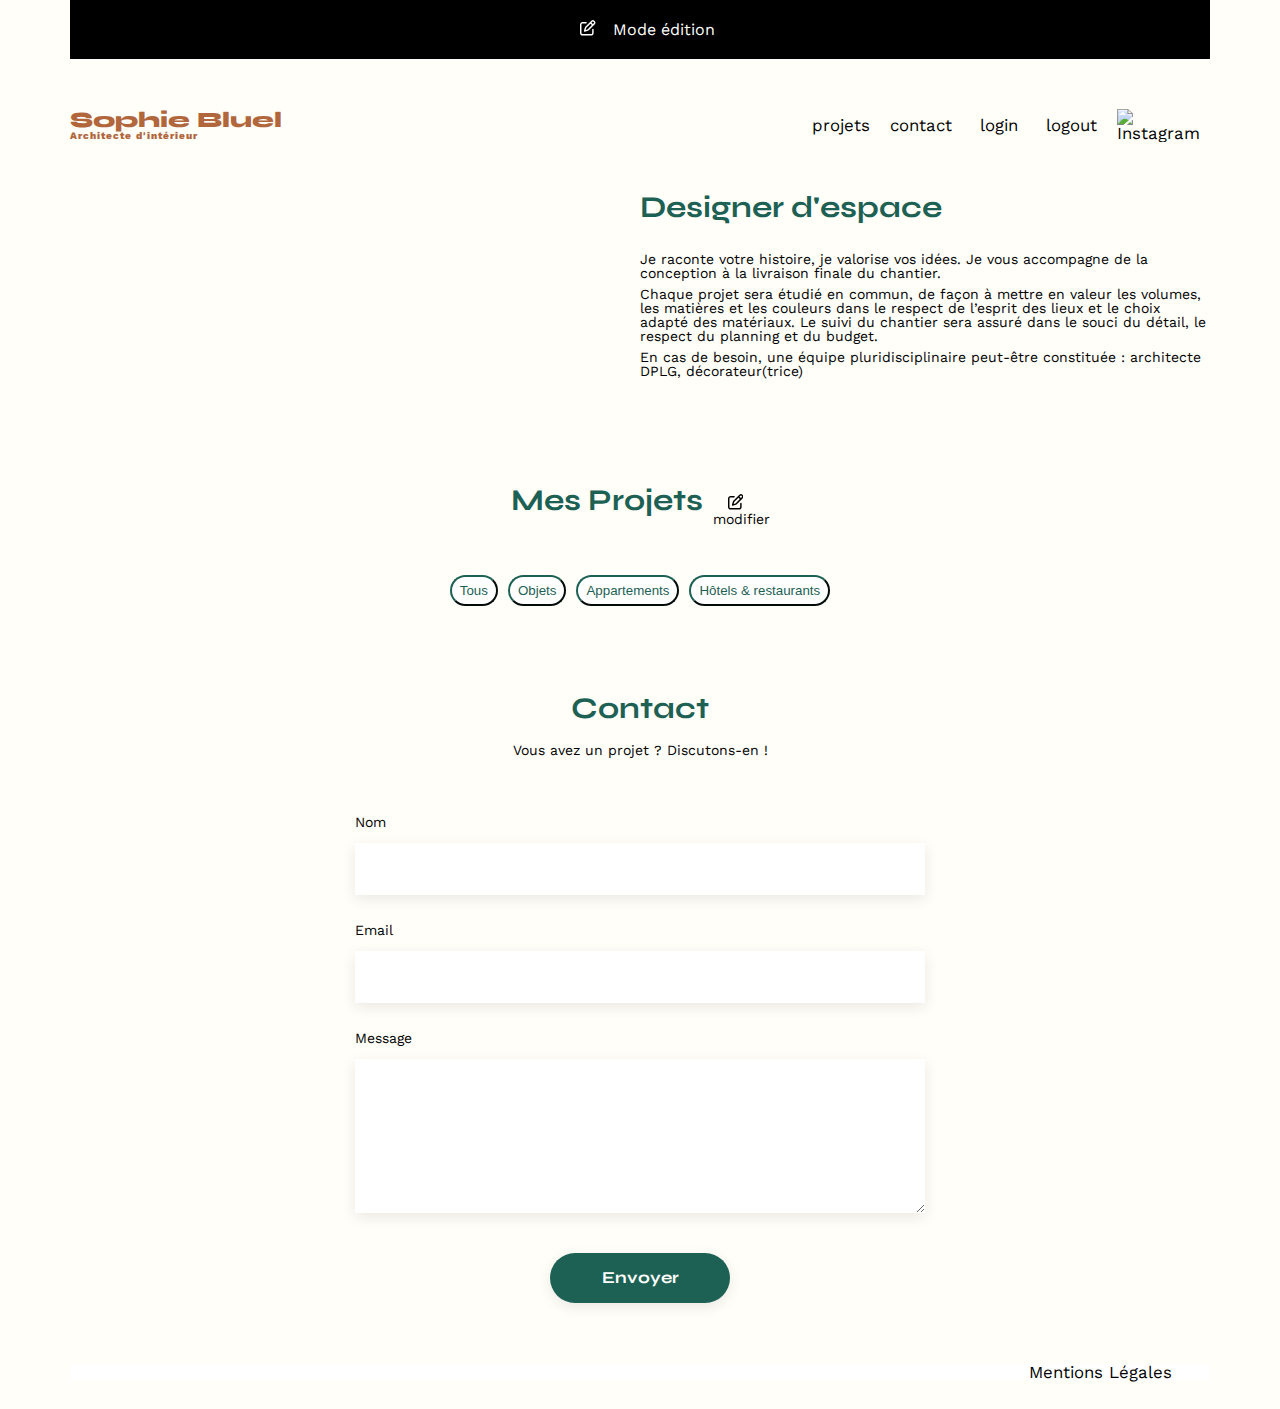
==== commit 104a89b2: "last edit" ====
--- a/FrontEnd/index.html
+++ b/FrontEnd/index.html
@@ -113,41 +113,57 @@
 		</div>
 		<div class="line"></div>
 		<div class="modale_footer">
-			<input type="submit" value="Ajouter une photo">
+			<input type="submit"  class="open-second-modal" value="Ajouter une photo">
 		</div>
 	</section>
-	<section class="modale_second">
+	<section class="modale_second inactive">
 		<svg class="close_button" xmlns="http://www.w3.org/2000/svg"
 			viewBox="0 0 384 512"><!--!Font Awesome Free 6.6.0 by @fontawesome - https://fontawesome.com License - https://fontawesome.com/license/free Copyright 2024 Fonticons, Inc.-->
 			<path
 				d="M342.6 150.6c12.5-12.5 12.5-32.8 0-45.3s-32.8-12.5-45.3 0L192 210.7 86.6 105.4c-12.5-12.5-32.8-12.5-45.3 0s-12.5 32.8 0 45.3L146.7 256 41.4 361.4c-12.5 12.5-12.5 32.8 0 45.3s32.8 12.5 45.3 0L192 301.3 297.4 406.6c12.5 12.5 32.8 12.5 45.3 0s12.5-32.8 0-45.3L237.3 256 342.6 150.6z" />
 		</svg>
-		<svg class="arrow" xmlns="http://www.w3.org/2000/svg" width="21" height="21" viewBox="0 0 21 21" fill="none">
+		<svg class="arrow-back" xmlns="http://www.w3.org/2000/svg" width="21" height="21" viewBox="0 0 21 21" fill="none">
 			<path d="M0.439478 8.94458C-0.146493 9.53055 -0.146493 10.4822 0.439478 11.0681L7.9399 18.5686C8.52587 19.1545 9.47748 19.1545 10.0635 18.5686C10.6494 17.9826 10.6494 17.031 10.0635 16.445L5.11786 11.5041H19.4999C20.3297 11.5041 21 10.8338 21 10.004C21 9.17428 20.3297 8.50393 19.4999 8.50393H5.12255L10.0588 3.56303C10.6447 2.97706 10.6447 2.02545 10.0588 1.43948C9.47279 0.853507 8.52118 0.853507 7.93521 1.43948L0.43479 8.9399L0.439478 8.94458Z" fill="black"/>
 		  </svg>
 		<div class="modale_header">
 			<h2 class="modale_title">Ajout photo</h2>
 		</div>
-		<div class="modale_body_second">
-			<div class="square_picture">
-				<svg class="logo_picture" xmlns="http://www.w3.org/2000/svg" width="76" height="76" viewBox="0 0 76 76" fill="none">
-					<path d="M63.5517 15.8879C64.7228 15.8879 65.681 16.8461 65.681 18.0172V60.5768L65.0156 59.7118L46.9165 36.2894C46.3176 35.5042 45.3727 35.0517 44.3879 35.0517C43.4031 35.0517 42.4715 35.5042 41.8594 36.2894L30.8136 50.5824L26.7546 44.8998C26.1557 44.0614 25.1975 43.569 24.1595 43.569C23.1214 43.569 22.1632 44.0614 21.5644 44.9131L10.9178 59.8183L10.319 60.6434V60.6034V18.0172C10.319 16.8461 11.2772 15.8879 12.4483 15.8879H63.5517ZM12.4483 9.5C7.75048 9.5 3.93103 13.3195 3.93103 18.0172V60.6034C3.93103 65.3012 7.75048 69.1207 12.4483 69.1207H63.5517C68.2495 69.1207 72.069 65.3012 72.069 60.6034V18.0172C72.069 13.3195 68.2495 9.5 63.5517 9.5H12.4483ZM23.0948 35.0517C23.9337 35.0517 24.7644 34.8865 25.5394 34.5655C26.3144 34.2444 27.0186 33.7739 27.6118 33.1807C28.2049 32.5876 28.6755 31.8834 28.9965 31.1083C29.3175 30.3333 29.4828 29.5027 29.4828 28.6638C29.4828 27.8249 29.3175 26.9943 28.9965 26.2192C28.6755 25.4442 28.2049 24.74 27.6118 24.1468C27.0186 23.5537 26.3144 23.0831 25.5394 22.7621C24.7644 22.4411 23.9337 22.2759 23.0948 22.2759C22.2559 22.2759 21.4253 22.4411 20.6503 22.7621C19.8752 23.0831 19.171 23.5537 18.5779 24.1468C17.9847 24.74 17.5142 25.4442 17.1931 26.2192C16.8721 26.9943 16.7069 27.8249 16.7069 28.6638C16.7069 29.5027 16.8721 30.3333 17.1931 31.1083C17.5142 31.8834 17.9847 32.5876 18.5779 33.1807C19.171 33.7739 19.8752 34.2444 20.6503 34.5655C21.4253 34.8865 22.2559 35.0517 23.0948 35.0517Z" fill="#B9C5CC"/>
-				  </svg>
-				  <input class="add_picture" type="button"  value="+ Ajouter photo">
-				  <p class="type_picture">jpg, png : 4mo max</p>
-			</div>
-			<div class="info_picture">
-			<form action="#" method="post"></form>
-				<label for="title">Titre</label>
-				<input type="text" name="title" id="title">
-				<label for="categorie">Catégorie</label>
-				<input name="categorie" id="categorie">
+		<div class="modale_body_second"> 
+			<form id="photoForm" method="post">
+				<div class="square_picture"> 
+					<svg class="logo_picture" xmlns="http://www.w3.org/2000/svg" width="76" height="76" viewBox="0 0 76 76" fill="none">
+						<path d="M63.5517 15.8879C64.7228 15.8879 65.681 16.8461 65.681 18.0172V60.5768L65.0156 59.7118L46.9165 36.2894C46.3176 35.5042 45.3727 35.0517 44.3879 35.0517C43.4031 35.0517 42.4715 35.5042 41.8594 36.2894L30.8136 50.5824L26.7546 44.8998C26.1557 44.0614 25.1975 43.569 24.1595 43.569C23.1214 43.569 22.1632 44.0614 21.5644 44.9131L10.9178 59.8183L10.319 60.6434V60.6034V18.0172C10.319 16.8461 11.2772 15.8879 12.4483 15.8879H63.5517ZM12.4483 9.5C7.75048 9.5 3.93103 13.3195 3.93103 18.0172V60.6034C3.93103 65.3012 7.75048 69.1207 12.4483 69.1207H63.5517C68.2495 69.1207 72.069 65.3012 72.069 60.6034V18.0172C72.069 13.3195 68.2495 9.5 63.5517 9.5H12.4483ZM23.0948 35.0517C23.9337 35.0517 24.7644 34.8865 25.5394 34.5655C26.3144 34.2444 27.0186 33.7739 27.6118 33.1807C28.2049 32.5876 28.6755 31.8834 28.9965 31.1083C29.3175 30.3333 29.4828 29.5027 29.4828 28.6638C29.4828 27.8249 29.3175 26.9943 28.9965 26.2192C28.6755 25.4442 28.2049 24.74 27.6118 24.1468C27.0186 23.5537 26.3144 23.0831 25.5394 22.7621C24.7644 22.4411 23.9337 22.2759 23.0948 22.2759C22.2559 22.2759 21.4253 22.4411 20.6503 22.7621C19.8752 23.0831 19.171 23.5537 18.5779 24.1468C17.9847 24.74 17.5142 25.4442 17.1931 26.2192C16.8721 26.9943 16.7069 27.8249 16.7069 28.6638C16.7069 29.5027 16.8721 30.3333 17.1931 31.1083C17.5142 31.8834 17.9847 32.5876 18.5779 33.1807C19.171 33.7739 19.8752 34.2444 20.6503 34.5655C21.4253 34.8865 22.2559 35.0517 23.0948 35.0517Z" fill="#B9C5CC"/>
+					</svg>
+					<button class="add_picture" style="cursor: pointer;">
+						<input type="file" id="fileInput">
+						<p>+ Ajouter photo</p>
+					</button>
+					
+					<!-- Conteneur pour afficher l'image sélectionnée -->
+					<img id="previewImage" style="display: none;" alt="Aperçu de l'image">
+					
+					<p class="type_picture">jpg, png : 4mo max</p>
+				</div>
+				
+				<div class="info_picture">
+					<label for="title">Titre</label>
+					<input type="text" name="title" id="title">
+					
+					<label for="categorie">Catégorie</label>
+					<select name="categorie" id="categorie">
+						<option value="">Sélectionner une catégorie</option>
+						<option value="Objets">Objets</option>
+						<option value="Appartements">Appartements</option>
+						<option value="Hotels_restaurants">Hotels & restaurants</option>
+					</select>
+		
+					<input class="validate " type="button" value="Valider">
+				</div>
 			</form>
 		</div>
-		</div>
+		
 		<div class="line"></div>
 		<div class="modale_footer">
-			<input class="validate" type="button" value="Valider">
 		</div>
 	</section>
 
--- a/FrontEnd/assets/style.css
+++ b/FrontEnd/assets/style.css
@@ -31,6 +31,13 @@
 body {
 	line-height: 1;
 }
+svg {
+	cursor: pointer;
+}
+nav li {
+	cursor: pointer;
+}
+
 ol, ul {
 	list-style: none;
 }
@@ -206,6 +213,7 @@
 	width: 180px;
 	text-align: center;
 	border-radius: 60px ;
+	cursor: pointer;
 }
 /******LOGIN********/
 .forgetPassword {
@@ -231,3 +239,6 @@
 	background-color: white;
 }
 
+footer li {
+	cursor: pointer;
+}--- a/FrontEnd/assets/modale.css
+++ b/FrontEnd/assets/modale.css
@@ -1,5 +1,13 @@
-
-#banner {
+.overlay {
+    width: 100%;
+    height: 100vh;
+    background-color: #0000004D;
+    position: fixed;
+    top: 0px;
+    margin-top: 0px;
+}
+
+.banner {
     display: flex;
     justify-content: center;
     background-color: #000;
@@ -18,6 +26,10 @@
     line-height: normal;
 }
 
+.edit {
+    cursor: pointer;
+}
+
 .edit_mode {
     display: flex;
     justify-content: center;
@@ -31,6 +43,7 @@
     width: 15.58px;
     height: 15.58px;
     margin-left: 15px;
+    margin-right: 7px;
 }
 
 .close_button {
@@ -43,7 +56,19 @@
 }
 
 
-.modale,
+.modale{
+    position: fixed;
+    top: 43%;
+    left: 50%;
+    transform: translate(-50%, -50%);
+    width: 630px;
+    height: 688px;
+    background-color: white;
+    border-radius: 10px;
+
+}
+
+
 .modale_second {
     position: fixed;
     top: 43%;
@@ -53,15 +78,22 @@
     height: 688px;
     background-color: white;
     border-radius: 10px;
-
+    display: none;
 }
 
 .modale.active {
     display: block;
-    
-}
-
-.modale.inactive {
+}
+
+.modale_second.active {
+    display: block;
+}
+
+.banner.active {
+    display: flex;
+}
+
+.inactive {
     display: none;
 }
 
@@ -128,7 +160,57 @@
     text-align: center;
     border-radius: 60px;
     border: none;
-    margin-top: 40px
+    margin-top: 40px;
+    cursor: pointer;
+}
+
+.add_picture {
+    font-family: 'Syne';
+    font-weight: 700;
+    color: #306685;
+    background-color: #CBD6DC;
+    margin: 45px auto;
+    padding: 10px;
+    width: 180px;
+    text-align: center;
+    border-radius: 60px;
+    border: none;
+    display: flex;
+    justify-content: center;
+    align-items: center;
+    cursor: pointer;
+    position: relative;
+}
+
+.add_picture input[type="file"] {
+    position: absolute;
+    top: 0;
+    left: 0;
+    width: 100%;
+    height: 100%;
+    opacity: 0;
+    cursor: pointer;
+}
+
+.add_picture p {
+    margin: 0;
+}
+
+input[type="file"] {
+    z-index: 0;
+}
+
+.validate{
+    font-family: 'Syne';
+    font-weight: 700;
+    color: white;
+    background-color: #A7A7A7;
+    margin: 2em auto;
+    padding: 10px;
+    width: 180px;
+    text-align: center;
+    border-radius: 60px;
+    border: none;
 }
 
 #title,
@@ -138,7 +220,9 @@
 background: #FFF;
 box-shadow: 0px 4px 14px 0px rgba(0, 0, 0, 0.09);
 border: none;
-}
+margin: 15px;
+}
+
 
 .line {
     width: 73%;
@@ -147,7 +231,7 @@
     margin: 20px auto;
 }
 
-.arrow {
+.arrow-back {
     position: relative;
     top: 20px;
     left: 20px;
@@ -159,8 +243,20 @@
     width: 360px;
     height: 86px;
     margin: 20px auto;
-
-}
+    position: relative;
+    overflow: hidden;
+}
+
+#previewImage {
+    width: 42%;
+    height: 100%;
+    object-fit: cover; /* L'image remplit la zone sans se déformer */
+    position: absolute;
+    top: 0;
+    left: 141px;
+    display: none;
+}
+
 
 .logo_picture {
     display: flex;
@@ -172,9 +268,29 @@
     flex-direction: column;
     justify-content: center;
     align-items: center;
-}
-
-.type_picture {
-    display: flex;
-    justify-content: center;
-}
+
+}
+
+    .type_picture {
+        display: flex;
+        justify-content: center;
+        /* padding-bottom: 9px; */
+        position: absolute;
+        bottom: 22rem;
+        left: 18em;
+    }
+/* Style du bouton désactivé */
+.validate {
+    background-color: grey;
+    cursor: not-allowed;
+    color: white;
+    pointer-events: none; /* Empêche le clic */
+}
+
+/* Style du bouton activé (lorsque le formulaire est rempli) */
+.validate.active {
+    background-color: green;
+    cursor: pointer;
+    pointer-events: all; /* Autorise le clic */
+}
+
